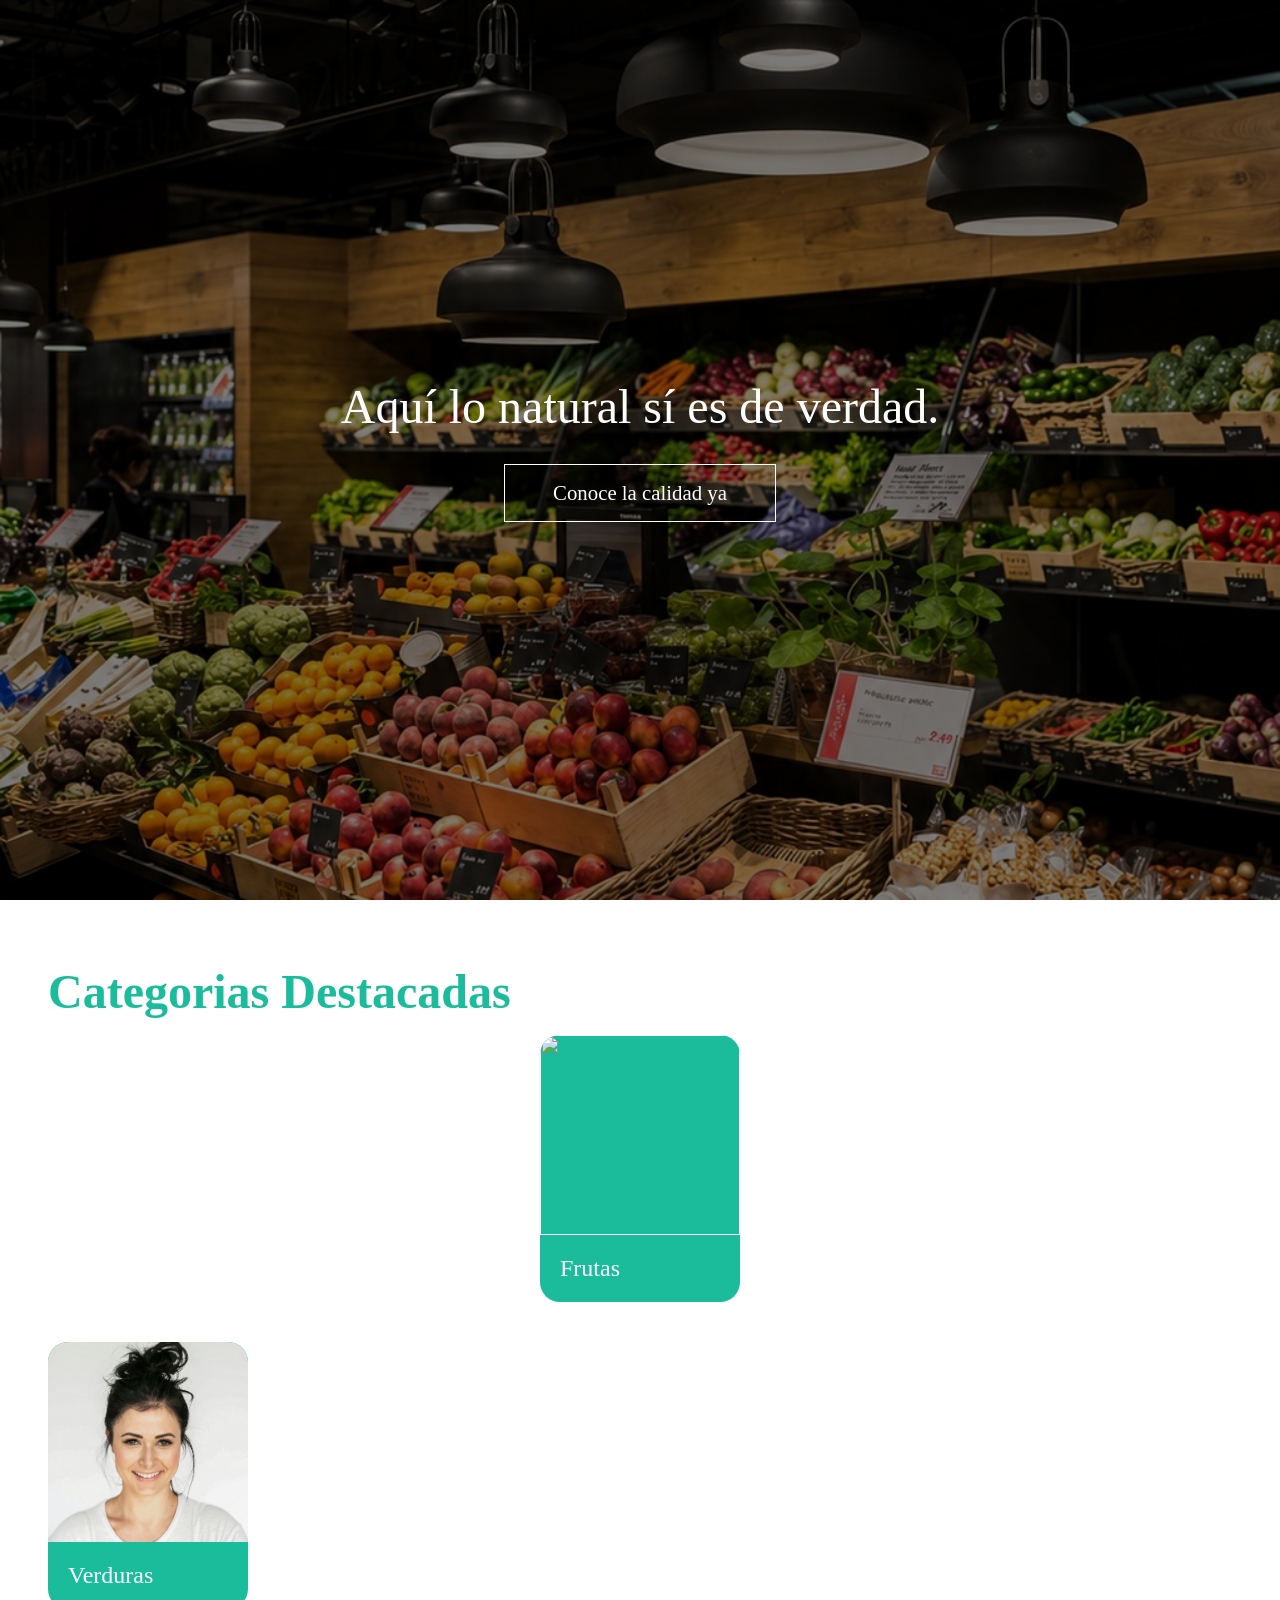
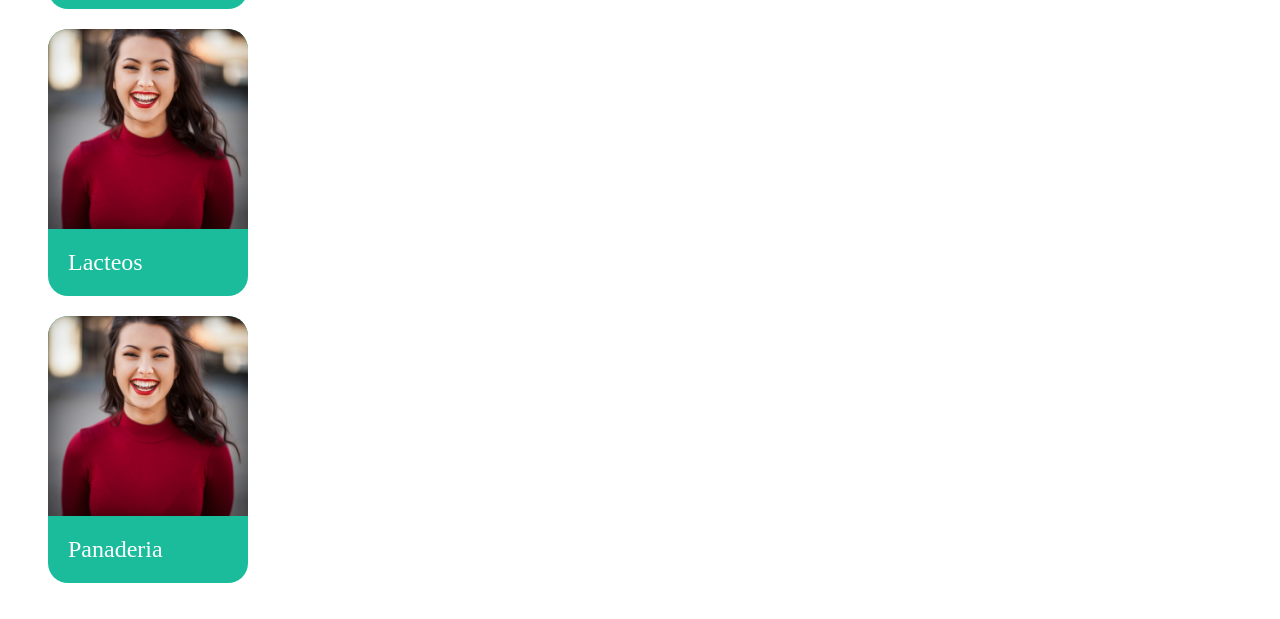
==== index.html @ 117ffef8 "se agregaron paginas de nosotros productos y principal" ====
<!DOCTYPE html>
<html lang="en">

<head>
    <meta charset="UTF-8">
    <meta name="viewport" content="width=device-width, initial-scale=1.0">
    <title>Fresh Market - Inicio</title>
    <link rel="stylesheet" href="./css/general.css">
    <link rel="stylesheet" href="./css/index.css">
</head>

<body>
    <section class="section hero">
        <img src="./imagenes/banner.jpeg" class="banner" alt="">
        <div class="hero-content">
            <span class="hero-title">Aquí lo natural sí es de verdad.</span>
            <a href="" class="hero-button">Conoce la calidad ya</a>
        </div>
    </section>

    <div class="contenedor">
        <section class="section categorias">
            <h2 class="titulo">Categorias Destacadas</h2>
            <div class="categorias-contenedor">
                <a href="" class="categoria">
                    <figure class="categoria-imagen">
                        <img src="../imagenes/p1.jpg" alt="">
                    </figure>
                    <div class="categoria-contenido">
                        <span class="categoria-nombre">Frutas</span>
                    </div>
            </div>

            <a href="" class="categoria">
                <figure class="categoria-imagen">
                    <img src="../imagenes/p2.jpg" alt="">
                </figure>
                <div class="categoria-contenido">
                    <span class="categoria-nombre">Verduras</span>
                </div>
            </a>

            <a href="" class="categoria">
                <figure class="categoria-imagen">
                    <img src="../imagenes/p3.jpg" alt="">
                </figure>
                <div class="categoria-contenido">
                    <span class="categoria-nombre">Lacteos</span>
                </div>
            </a>

            <a href="" class="categoria">
                <figure class="categoria-imagen">
                    <img src="../imagenes/p3.jpg" alt="">
                </figure>
                <div class="categoria-contenido">
                    <span class="categoria-nombre">Panaderia</span>
                </div>
            </a>
    </div>
    </section>
    </div>
</body>

</html>
---- css/general.css ----
:root {
  --bg-primary: #1abc9c;
  --bg-secondary: #16a085;
  --color-primary: #fff;
  --color-secondary: #1a1a1a;
}

* {
  margin: 0;
  padding: 0;
  box-sizing: border-box;
}

::before,
::after {
  box-sizing: inherit;
}

body {
  width: 100%;
  min-height: 100vh;
}

.contenedor {
  width: 100%;
  min-height: 100vh;
  padding: 1rem 3rem;
  overflow: hidden;
}

.titulo {
  font-size: 3rem;
  color: var(--bg-primary);
  margin-bottom: 1rem;
}

.section {
  min-height: 50vh;
  margin-top: 3rem;
  position: relative;
}

a {
  text-decoration: none;
}
---- css/index.css ----
.section.hero {
  position: relative;
  height: 100vh;
  display: flex;
  justify-content: center;
  align-items: center;
  overflow: hidden;
  margin: 0;
}

.banner {
  position: absolute;
  top: 0;
  left: 0;
  width: 100%;
  height: 100%;
  object-fit: cover;
  z-index: -2;
}

.section.hero::before {
  content: "";
  position: absolute;
  top: 0;
  left: 0;
  width: 100%;
  height: 100%;
  background: rgba(0, 0, 0, 0.5);
  z-index: -1;
}

/* Texto */
.hero-content {
  color: white;
  text-align: center;
  z-index: 1;
  display: flex;
  justify-content: center;
  align-items: center;
  flex-direction: column;
}

.hero-title {
  font-size: 3rem;
}

.hero-button {
  padding: 1rem 3rem;
  font-size: 1.3rem;
  border: 1px solid var(--color-primary);
  color: var(--color-primary);
  margin-top: 30px;
  transition: 0.3s linear;
}

.hero-button:hover {
  background-color: var(--color-primary);
  color: var(--bg-primary);
  transition: 0s;
}

.categorias {
  gap: 2rem;
}

.categorias-contenedor {
  display: flex;
  justify-content: space-around;
  align-content: center;
  flex-wrap: wrap;
}

.categoria {
  width: 200px;
  position: relative;
  display: flex;
  flex-direction: column;
  background-color: var(--bg-primary);
  margin-bottom: 20px;
  box-shadow: 0 0 rgba(46, 252, 231, 0.5);
  border-radius: 20px;
  color: var(--color-primary);
}

.categoria-imagen {
  width: 100%;
  height: 200px;
  border-radius: 20px 20px 0 0;
  position: relative;
  overflow: hidden;
}

.categoria-imagen img {
  width: 100%;
  height: 100%;
  object-fit: cover;
}

.categoria-contenido {
  padding: 20px;
  display: flex;
  flex-direction: column;
}

.categoria-nombre {
  font-size: 1.5rem;
}

.categoria-rol {
  background-color: var(--bg-secondary);
  border-radius: 10px;
  width: fit-content;
  padding: 8px;
  font-size: 0.9rem;
  transition: 0.3s cubic-bezier(0.19, 1, 0.22, 1);
}

.categoria:hover {
  transform: scale(1.15);
  cursor: pointer;
}
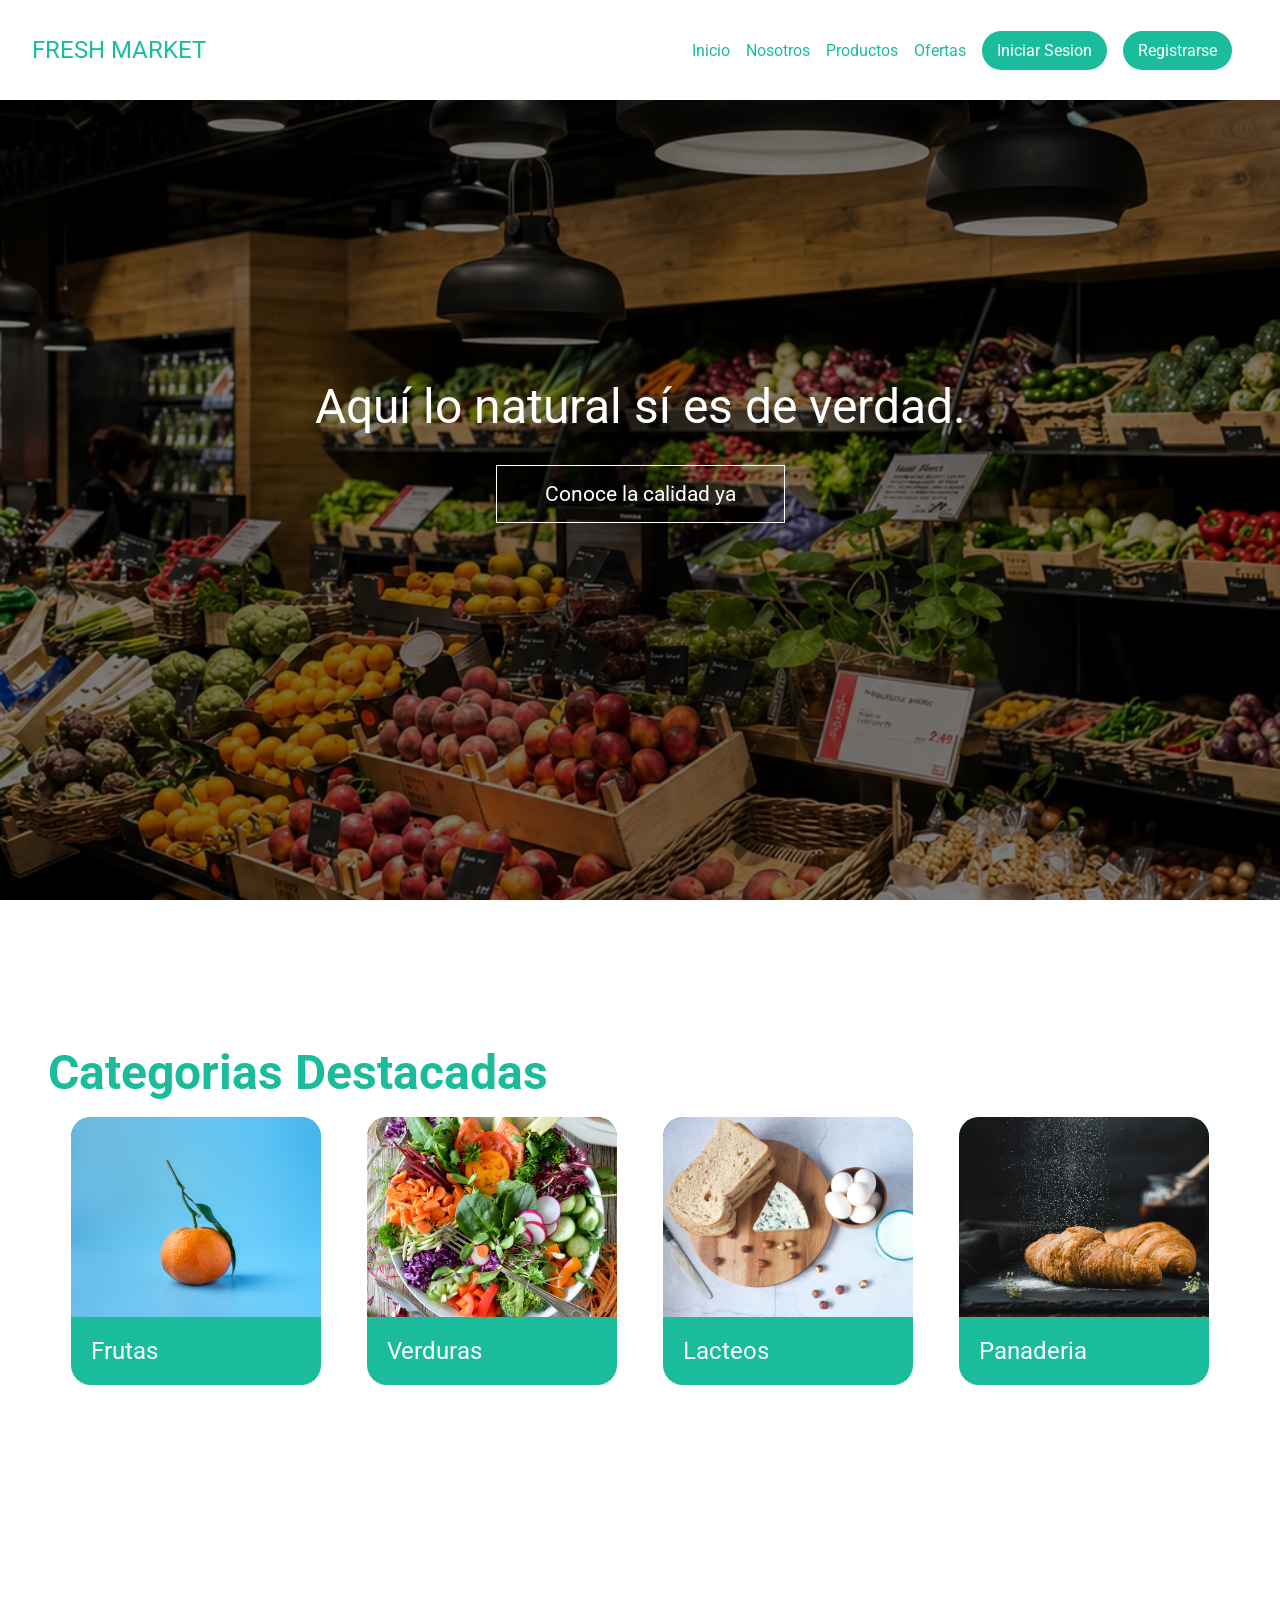
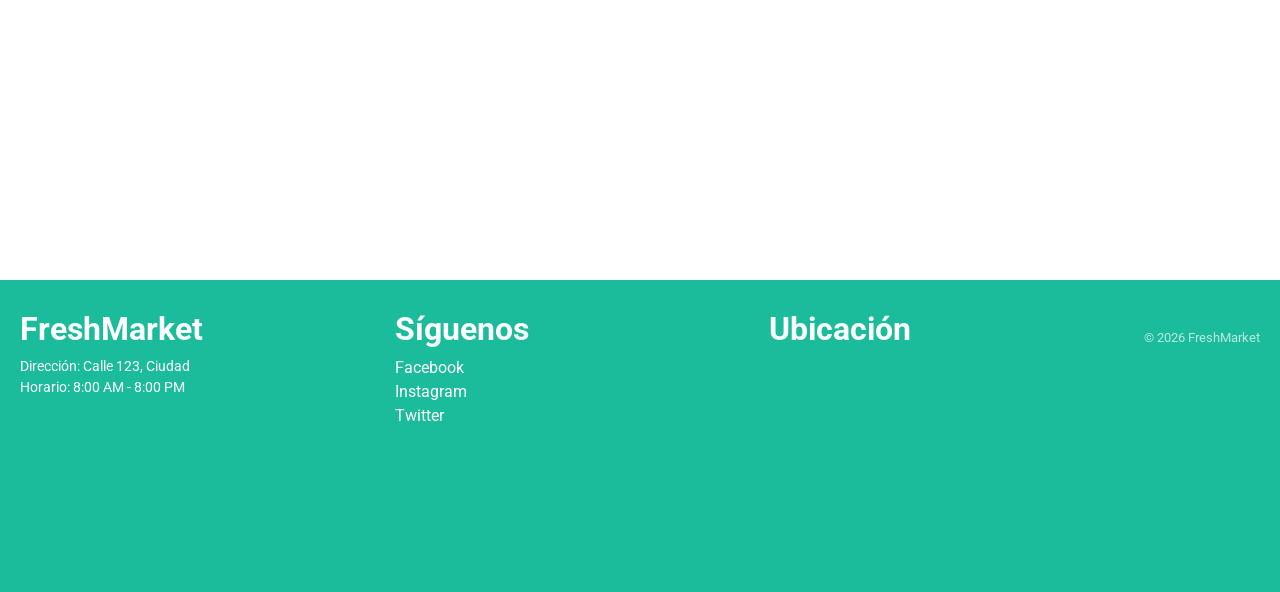
==== commit c93dec03: "terminacion del proyecto" ====
--- a/index.html
+++ b/index.html
@@ -6,60 +6,139 @@
     <meta name="viewport" content="width=device-width, initial-scale=1.0">
     <title>Fresh Market - Inicio</title>
     <link rel="stylesheet" href="./css/general.css">
+    <link rel="stylesheet" href="./css/layout.css">
     <link rel="stylesheet" href="./css/index.css">
 </head>
 
 <body>
-    <section class="section hero">
+    <nav class="nav">
+        <a href="./index.html" class="nav-logo">Fresh Market</a>
+
+        <ul class="nav-list">
+            <li class="nav-item">
+                <a href="/index.html" class="nav-link">Inicio</a>
+            </li>
+            <li class="nav-item">
+                <a href="/paginas/nosotros.html" class="nav-link">Nosotros</a>
+            </li>
+            <li class="nav-item">
+                <a href="/paginas/productos.html" class="nav-link">Productos</a>
+            </li>
+            <li class="nav-item">
+                <a href="/paginas/ofertas.html" class="nav-link">Ofertas</a>
+            </li>
+            <ul class="nav-group">
+                <li class="nav-item">
+                    <a href="/paginas/login.html" id="botonInicio" class="nav-link">Iniciar Sesion</a>
+                </li>
+                <li class="nav-item">
+                    <a href="/paginas/registro.html" id="botonRegistro" class="nav-link">Registrarse</a>
+                </li>
+                <li class="nav-item">
+                    <span id="botonCerrarSesion" class="nav-link">Cerrar sesion</a>
+                </li>
+            </ul>
+            <a href="/paginas/panel.html" class="perfil">
+                <img src="/imagenes/perfil.jpg" alt="" class="perfil-imagen">
+            </a>
+        </ul>
+
+    </nav>
+
+    <header class="section hero">
         <img src="./imagenes/banner.jpeg" class="banner" alt="">
         <div class="hero-content">
             <span class="hero-title">Aquí lo natural sí es de verdad.</span>
             <a href="" class="hero-button">Conoce la calidad ya</a>
         </div>
-    </section>
+    </header>
 
-    <div class="contenedor">
+    <main class="contenedor">
         <section class="section categorias">
             <h2 class="titulo">Categorias Destacadas</h2>
             <div class="categorias-contenedor">
-                <a href="" class="categoria">
+                <div class="categoria">
                     <figure class="categoria-imagen">
-                        <img src="../imagenes/p1.jpg" alt="">
+                        <img src="../imagenes/c1.jpg" alt="">
                     </figure>
                     <div class="categoria-contenido">
                         <span class="categoria-nombre">Frutas</span>
                     </div>
+                </div>
+
+                <div class="categoria">
+                    <figure class="categoria-imagen">
+                        <img src="../imagenes/c2.jpg" alt="">
+                    </figure>
+                    <div class="categoria-contenido">
+                        <span class="categoria-nombre">Verduras</span>
+                    </div>
+                </div>
+
+                <div class="categoria">
+                    <figure class="categoria-imagen">
+                        <img src="../imagenes/c3.jpg" alt="">
+                    </figure>
+                    <div class="categoria-contenido">
+                        <span class="categoria-nombre">Lacteos</span>
+                    </div>
+                </div>
+
+                <div class="categoria">
+                    <figure class="categoria-imagen">
+                        <img src="../imagenes/c4.jpg" alt="">
+                    </figure>
+                    <div class="categoria-contenido">
+                        <span class="categoria-nombre">Panaderia</span>
+                    </div>
+                </div>
+            </div>
+        </section>
+
+        <div href="" class="categoria categoria-flotante hidden">
+            <figure class="categoria-imagen">
+                <img src="../imagenes/c4.jpg" alt="">
+            </figure>
+            <div class="categoria-contenido">
+                <span class="categoria-nombre">Panaderia</span>
+                <span>Agotado</span>
+            </div>
+        </div>
+    </main>
+
+
+    <footer class="footer">
+        <div class="footer__container">
+
+            <!-- Info -->
+            <div class="footer__section">
+                <h3 class="footer__title">FreshMarket</h3>
+                <p class="footer__text">Dirección: Calle 123, Ciudad</p>
+                <p class="footer__text">Horario: 8:00 AM - 8:00 PM</p>
             </div>
 
-            <a href="" class="categoria">
-                <figure class="categoria-imagen">
-                    <img src="../imagenes/p2.jpg" alt="">
-                </figure>
-                <div class="categoria-contenido">
-                    <span class="categoria-nombre">Verduras</span>
-                </div>
-            </a>
+            <!-- Redes -->
+            <div class="footer__section">
+                <h3 class="footer__title">Síguenos</h3>
+                <a href="#" class="footer__link">Facebook</a>
+                <a href="#" class="footer__link">Instagram</a>
+                <a href="#" class="footer__link">Twitter</a>
+            </div>
 
-            <a href="" class="categoria">
-                <figure class="categoria-imagen">
-                    <img src="../imagenes/p3.jpg" alt="">
-                </figure>
-                <div class="categoria-contenido">
-                    <span class="categoria-nombre">Lacteos</span>
-                </div>
-            </a>
+            <!-- Mapa -->
+            <div class="footer__section">
+                <h3 class="footer__title">Ubicación</h3>
+                <iframe
+                    src="https://www.google.com/maps/embed?pb=!1m18!1m12!1m3!1d127450.08091013388!2d-76.68156456954055!3d3.3952810604978363!2m3!1f0!2f0!3f0!3m2!1i1024!2i768!4f13.1!3m3!1m2!1s0x8e30a6f0cc4bb3f1%3A0x1f0fb5e952ae6168!2sCali%2C%20Valle%20del%20Cauca%2C%20Colombia!5e0!3m2!1ses-419!2sus!4v1777667071244!5m2!1ses-419!2sus"
+                    width="400" height="200" style="border:0;" allowfullscreen="" loading="lazy"
+                    referrerpolicy="no-referrer-when-downgrade"></iframe>
+            </div>
 
-            <a href="" class="categoria">
-                <figure class="categoria-imagen">
-                    <img src="../imagenes/p3.jpg" alt="">
-                </figure>
-                <div class="categoria-contenido">
-                    <span class="categoria-nombre">Panaderia</span>
-                </div>
-            </a>
-    </div>
-    </section>
-    </div>
+            <p class="footer__copy">© 2026 FreshMarket</p>
+    </footer>
+
+    <script src="./js/index.js"></script>
+    <script src="./js/app.js"></script>
 </body>
 
 </html>
--- a/css/general.css
+++ b/css/general.css
@@ -1,3 +1,5 @@
+@import url("https://fonts.googleapis.com/css2?family=Roboto:ital,wght@0,100..900;1,100..900&display=swap");
+
 :root {
   --bg-primary: #1abc9c;
   --bg-secondary: #16a085;
@@ -19,6 +21,8 @@
 body {
   width: 100%;
   min-height: 100vh;
+  font-family: "Roboto", sans-serif;
+  position: relative;
 }
 
 .contenedor {
@@ -26,10 +30,17 @@
   min-height: 100vh;
   padding: 1rem 3rem;
   overflow: hidden;
+  margin-top: 5rem;
 }
 
 .titulo {
   font-size: 3rem;
+  color: var(--bg-primary);
+  margin-bottom: 1rem;
+}
+
+.subtitulo {
+  font-size: 2rem;
   color: var(--bg-primary);
   margin-bottom: 1rem;
 }
@@ -42,4 +53,5 @@
 
 a {
   text-decoration: none;
+  color: var;
 }
--- a/css/layout.css
+++ b/css/layout.css
@@ -0,0 +1,180 @@
+.footer {
+  background-color: var(--bg-primary);
+  color: var(--color-primary);
+  padding: 30px 20px;
+}
+
+.footer__container {
+  display: flex;
+  justify-content: space-between;
+  flex-wrap: wrap;
+  gap: 20px;
+}
+
+.footer__section {
+  flex: 1;
+  min-width: 220px;
+}
+
+.footer__title {
+  font-size: 2rem;
+  margin-bottom: 10px;
+}
+
+.footer__text {
+  font-size: 14px;
+  margin-bottom: 5px;
+}
+
+.footer__link {
+  display: block;
+  color: var(--color-primary);
+  text-decoration: none;
+  margin-bottom: 5px;
+}
+
+.footer__link:hover {
+  text-decoration: underline;
+}
+
+.footer__map {
+  width: 100%;
+  height: 150px;
+  border: none;
+  border-radius: 8px;
+}
+
+.footer__copy {
+  text-align: center;
+  margin-top: 20px;
+  font-size: 13px;
+  opacity: 0.7;
+}
+
+.nav {
+  display: flex;
+  justify-content: space-between;
+  align-items: center;
+  width: 100%;
+  height: 50px;
+  background-color: #fff;
+  position: fixed;
+  top: 0;
+  left: 0;
+  padding: 50px 2rem;
+  z-index: 40;
+}
+
+.nav-logo {
+  font-size: 1.5rem;
+  color: var(--bg-primary);
+  text-transform: uppercase;
+}
+
+.nav-list,
+.nav-group {
+  display: flex;
+  justify-content: center;
+  align-items: center;
+  gap: 1rem;
+  list-style: none;
+}
+
+.nav-group #botonInicio.hidden,
+.nav-group #botonRegistro.hidden,
+.nav-group #botonCerrarSesion.hidden {
+  display: none;
+}
+
+.nav-list .nav-item .nav-link {
+  color: var(--bg-primary);
+  cursor: pointer;
+  display: inline-block;
+}
+
+.nav-list .nav-item .nav-link:hover {
+  transform: scale(1.1);
+}
+
+.nav-group .nav-item .nav-link {
+  padding: 10px 15px;
+  background-color: var(--bg-primary);
+  color: var(--color-primary);
+  border-radius: 20px;
+}
+
+.nav-group .nav-item .nav-link:hover {
+  background-color: var(--bg-secondary);
+}
+
+.nav-group #botonCerrarSesion {
+  background-color: red;
+}
+
+.perfil {
+  display: block;
+  width: 50px;
+  height: 50px;
+  border-radius: 50%;
+  background-color: red;
+  overflow: hidden;
+}
+
+.perfil img {
+  width: 100%;
+  height: 100%;
+  object-fit: cover;
+}
+
+.perfil.hidden {
+  display: none;
+}
+
+/* 📱 MOBILE */
+@media (max-width: 576px) {
+  .nav {
+    flex-wrap: wrap;
+    padding: 1rem;
+  }
+
+  .nav-toggle {
+    display: block;
+  }
+
+  .nav-list,
+  .nav-group {
+    width: 100%;
+    flex-direction: column;
+    display: none;
+  }
+
+  .nav-list.active,
+  .nav-group.active {
+    display: flex;
+  }
+
+  .perfil {
+    margin: 10px auto;
+  }
+}
+
+@media (min-width: 576px) and (max-width: 992px) {
+  .nav {
+    padding: 1rem 1.5rem;
+  }
+
+  .nav-list {
+    gap: 0.5rem;
+  }
+
+  .nav-group .nav-link {
+    padding: 8px 10px;
+  }
+}
+
+@media (min-width: 992px) {
+  .nav-list,
+  .nav-group {
+    display: flex !important;
+  }
+}
--- a/css/index.css
+++ b/css/index.css
@@ -71,7 +71,7 @@
 }
 
 .categoria {
-  width: 200px;
+  width: 250px;
   position: relative;
   display: flex;
   flex-direction: column;
@@ -80,6 +80,45 @@
   box-shadow: 0 0 rgba(46, 252, 231, 0.5);
   border-radius: 20px;
   color: var(--color-primary);
+  transition: 0.3s cubic-bezier(0.19, 1, 0.22, 1);
+}
+
+.categoria-flotante {
+  position: fixed;
+  top: 50%;
+  left: 50%;
+  transform: translate(-50%, -50%);
+  z-index: 100;
+}
+
+.categoria-flotante.hidden {
+  display: none;
+}
+
+.categoria-flotante::after {
+  content: "";
+  position: fixed;
+  top: 0;
+  left: 0;
+  width: 200vw;
+  height: 200vh;
+  transform: translate(-50%, -50%);
+  z-index: -1;
+  background-color: rgba(0, 0, 0, 0.5);
+}
+
+.categoria:hover {
+  transform: scale(1.15);
+  cursor: pointer;
+}
+
+.categoria.categoria-flotante:hover {
+  transform: translate(-50%, -50%) scale(1);
+  z-index: 49;
+}
+
+.categoria.categoria-flotante.hidden {
+  display: none;
 }
 
 .categoria-imagen {
@@ -112,10 +151,4 @@
   width: fit-content;
   padding: 8px;
   font-size: 0.9rem;
-  transition: 0.3s cubic-bezier(0.19, 1, 0.22, 1);
 }
-
-.categoria:hover {
-  transform: scale(1.15);
-  cursor: pointer;
-}
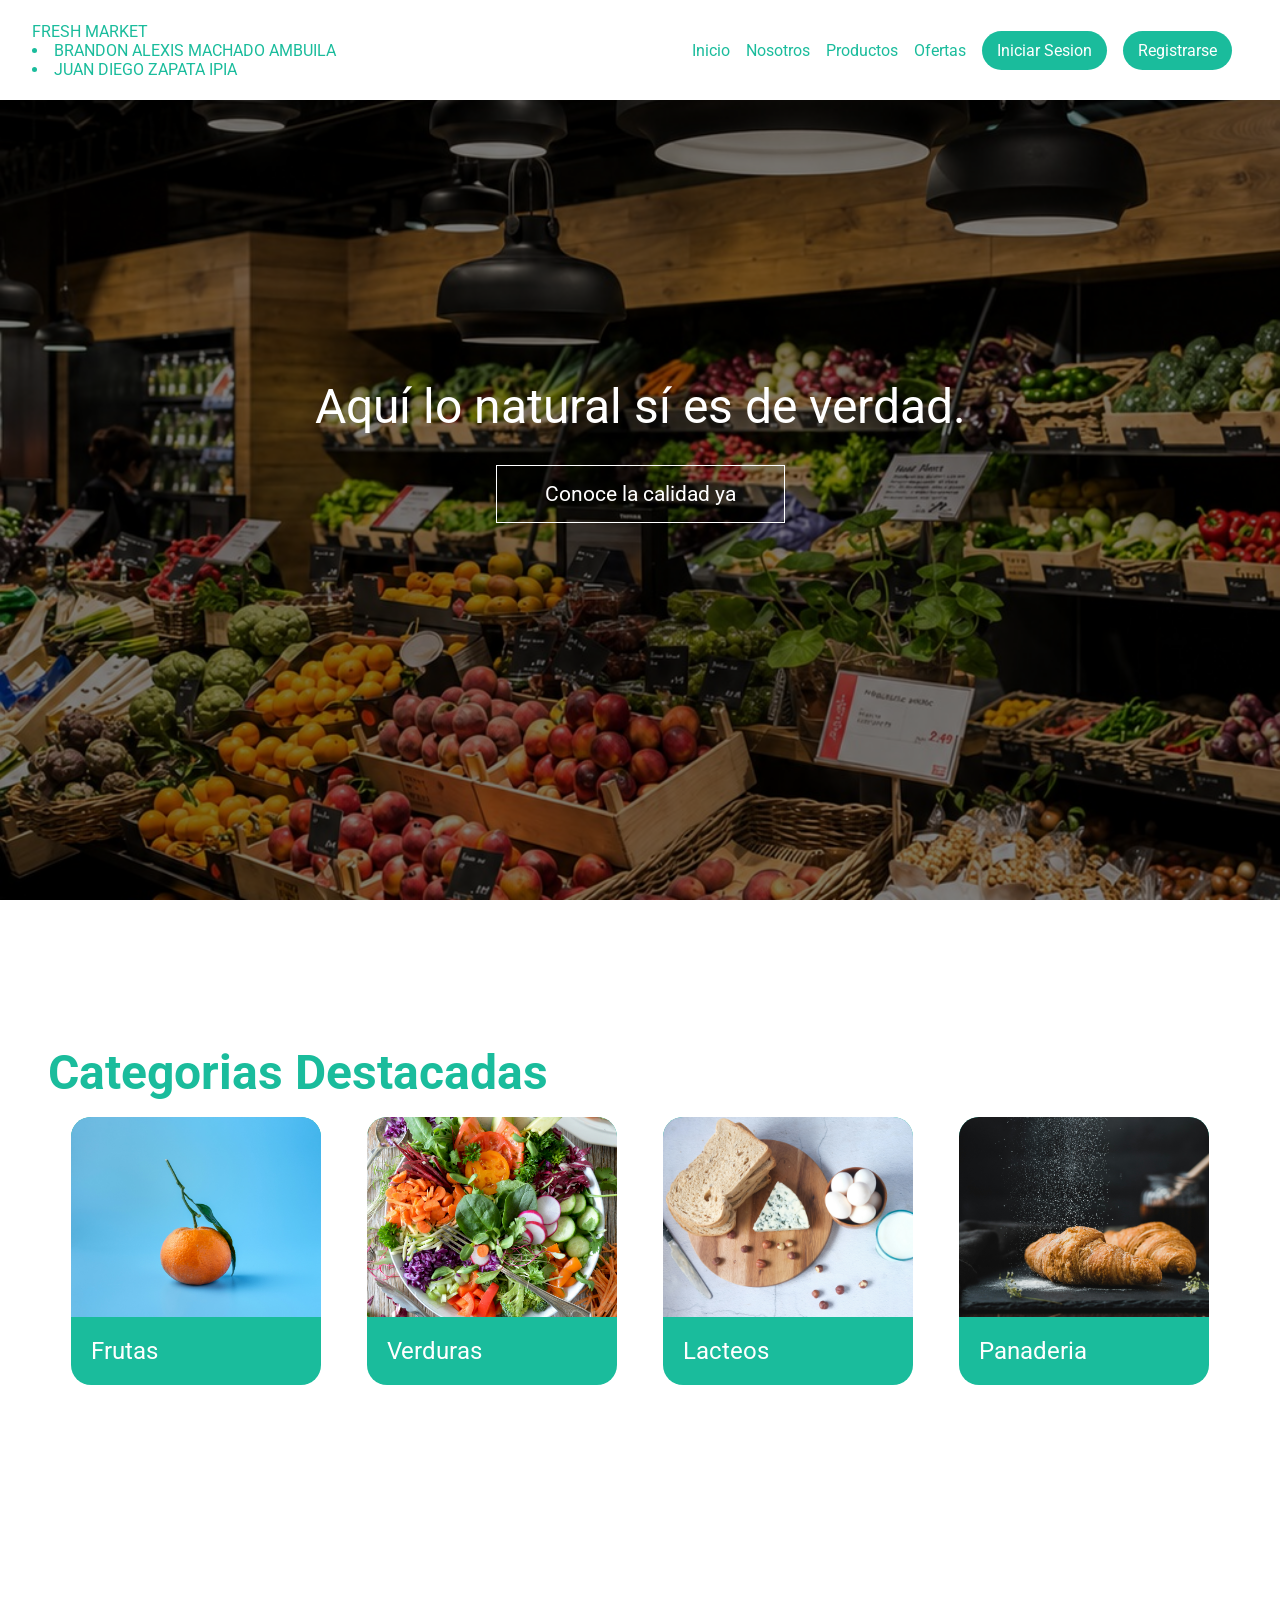
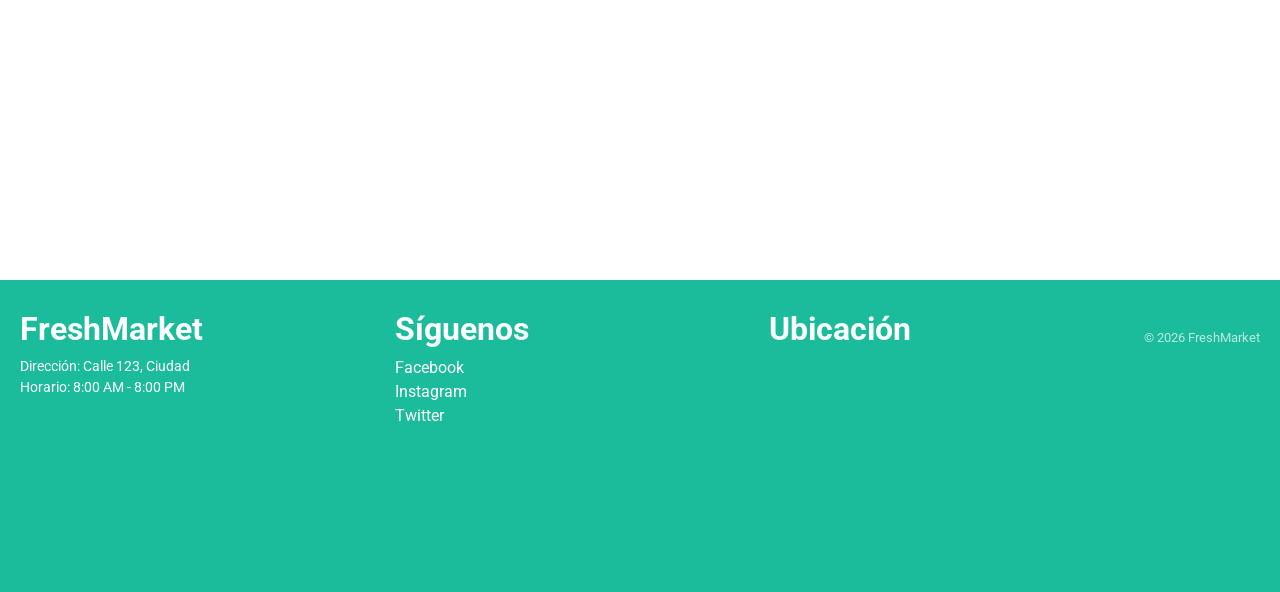
==== commit 2e2304d2: "nombre" ====
--- a/index.html
+++ b/index.html
@@ -12,7 +12,11 @@
 
 <body>
     <nav class="nav">
-        <a href="./index.html" class="nav-logo">Fresh Market</a>
+        <a href="./index.html" class="nav-logo">
+            Fresh Market
+            <li>Brandon Alexis Machado Ambuila</li>
+            <li>Juan Diego Zapata Ipia</li>
+        </a>
 
         <ul class="nav-list">
             <li class="nav-item">
--- a/css/layout.css
+++ b/css/layout.css
@@ -66,7 +66,7 @@
 }
 
 .nav-logo {
-  font-size: 1.5rem;
+  font-size: 1rem;
   color: var(--bg-primary);
   text-transform: uppercase;
 }
